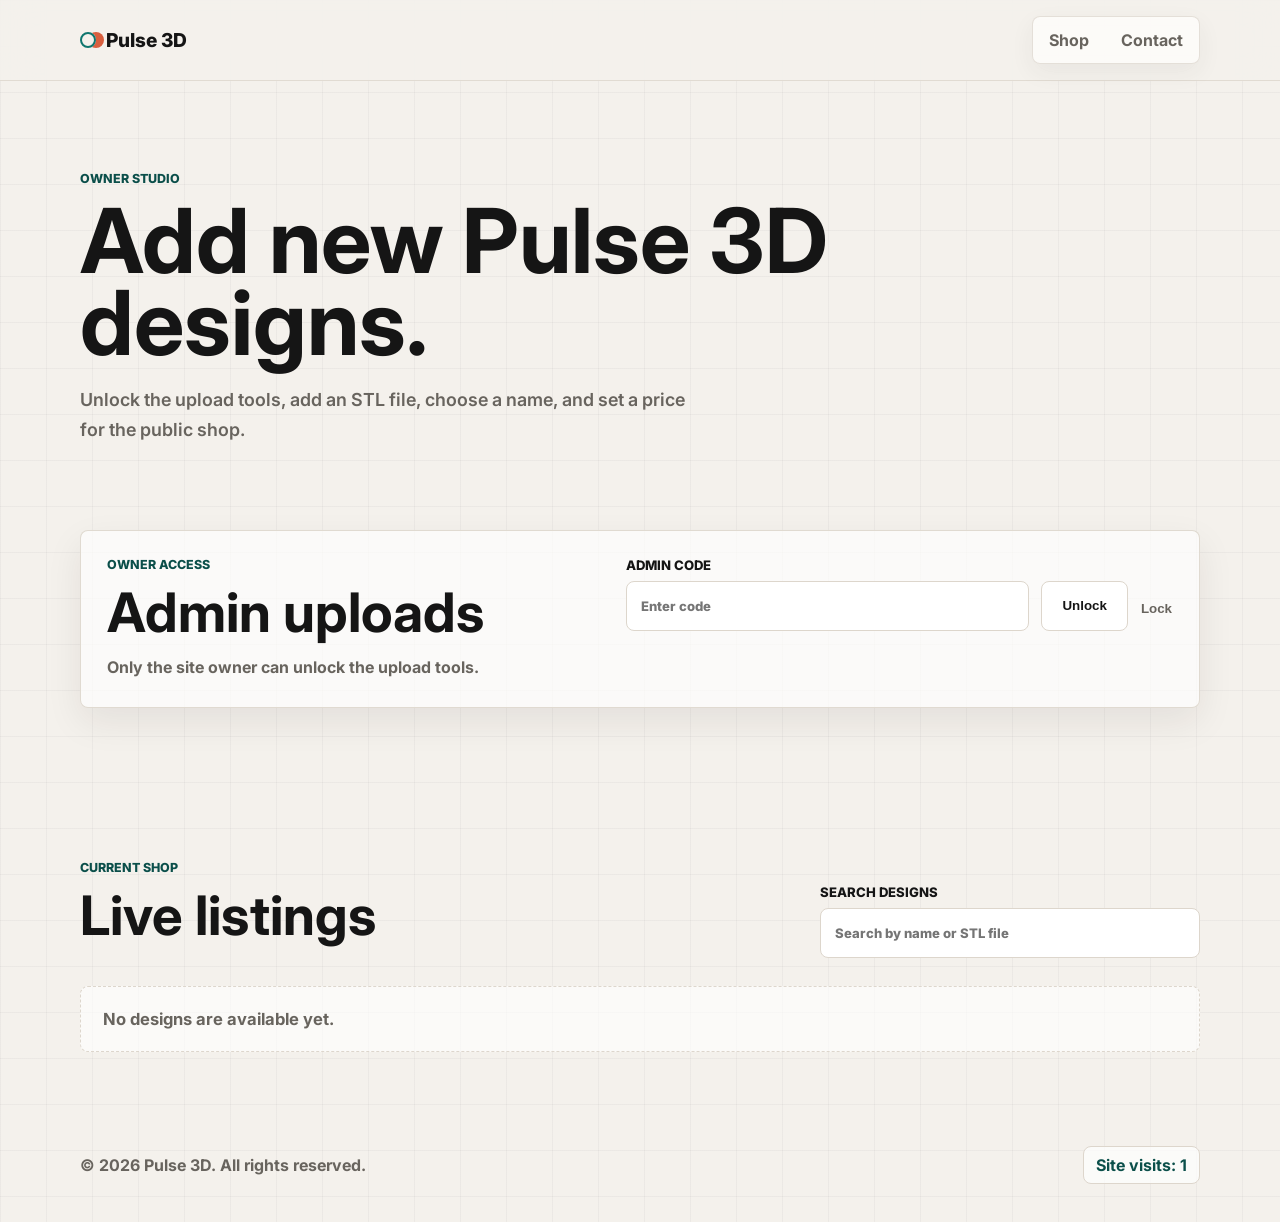
==== admin.html @ d85f8b02 "c" ====
<!DOCTYPE html>
<html lang="en">
<head>
  <meta charset="UTF-8" />
  <meta name="viewport" content="width=device-width, initial-scale=1.0" />
  <title>Pulse 3D Admin</title>
  <meta
    name="description"
    content="Owner upload page for Pulse 3D model listings."
  />
  <link rel="preconnect" href="https://fonts.googleapis.com" />
  <link rel="preconnect" href="https://fonts.gstatic.com" crossorigin />
  <link
    href="https://fonts.googleapis.com/css2?family=Inter:wght@500;600;700;800&display=swap"
    rel="stylesheet"
  />
  <link rel="stylesheet" href="style.css" />
  <script defer src="script.js"></script>
</head>
<body>
  <header class="site-header">
    <nav class="nav" aria-label="Main navigation">
      <a class="brand" href="index.html">Pulse 3D</a>
      <div class="nav-links">
        <a href="models.html">Shop</a>
        <a href="index.html#contact">Contact</a>
      </div>
    </nav>
  </header>

  <main>
    <section class="page-hero">
      <p class="eyebrow">Owner studio</p>
      <h1>Add new Pulse 3D designs.</h1>
      <p class="hero-text">
        Unlock the upload tools, add an STL file, choose a name, and set a price
        for the public shop.
      </p>
    </section>

    <section class="section upload-section" aria-labelledby="upload-title">
      <div class="admin-panel">
        <div>
          <p class="eyebrow">Owner access</p>
          <h2>Admin uploads</h2>
          <p class="admin-note">Only the site owner can unlock the upload tools.</p>
        </div>

        <form id="admin-form" class="admin-form">
          <label>
            Admin code
            <input id="admin-code" name="admin-code" type="password" placeholder="Enter code" required />
          </label>
          <button class="button secondary" type="submit">Unlock</button>
          <button id="admin-lock" class="button text-button" type="button" hidden>Lock</button>
          <p id="admin-status" class="copy-status" aria-live="polite"></p>
        </form>
      </div>

      <div class="upload-panel" hidden>
        <div>
          <p class="eyebrow">New listing</p>
          <h2 id="upload-title">Add a model</h2>
        </div>

        <form id="stl-form" class="upload-form">
          <label>
            Model name
            <input id="model-name" name="model-name" type="text" placeholder="Desk organizer" required />
          </label>

          <label>
            Price
            <input id="model-price" name="model-price" type="number" min="0" step="0.01" placeholder="12.99" required />
          </label>

          <label>
            STL file
            <input id="model-file" name="model-file" type="file" accept=".stl,model/stl" required />
          </label>

          <button class="button primary" type="submit">Upload STL</button>
          <p id="upload-status" class="copy-status" aria-live="polite"></p>
        </form>
      </div>
    </section>

    <section class="section" aria-labelledby="admin-listings-title">
      <div class="shop-heading">
        <div class="section-heading">
          <p class="eyebrow">Current shop</p>
          <h2 id="admin-listings-title">Live listings</h2>
        </div>

        <label class="search-control">
          Search designs
          <input id="design-search" type="search" placeholder="Search by name or STL file" />
        </label>
      </div>
      <div id="model-list" class="listing-grid"></div>
    </section>
  </main>

  <footer class="footer">
    <p>&copy; <span id="year"></span> Pulse 3D. All rights reserved.</p>
    <p class="visitor-count">Site visits: <span id="visit-count">0</span></p>
  </footer>
</body>
</html>
---- style.css ----
:root {
  --bg: #f4f1ec;
  --surface: #ffffff;
  --surface-soft: #faf8f4;
  --ink: #151515;
  --muted: #68645e;
  --line: #ddd6cc;
  --blue: #0f766e;
  --blue-dark: #0b4f4a;
  --coral: #d85f3f;
  --mint: #82b39a;
  --gold: #c59b4b;
  --shadow: 0 24px 70px rgba(35, 31, 27, 0.12);
  --shadow-soft: 0 14px 36px rgba(35, 31, 27, 0.08);
}

* {
  box-sizing: border-box;
}

html {
  scroll-behavior: smooth;
}

body {
  margin: 0;
  color: var(--ink);
  font-family: Inter, Arial, sans-serif;
  background:
    linear-gradient(rgba(21, 21, 21, 0.035) 1px, transparent 1px),
    linear-gradient(90deg, rgba(21, 21, 21, 0.035) 1px, transparent 1px),
    var(--bg);
  background-size: 46px 46px;
}

a {
  color: inherit;
  text-decoration: none;
}

.site-header {
  position: sticky;
  top: 0;
  z-index: 10;
  border-bottom: 1px solid rgba(221, 214, 204, 0.8);
  background: rgba(244, 241, 236, 0.84);
  backdrop-filter: blur(18px);
}

.nav {
  display: flex;
  align-items: center;
  justify-content: space-between;
  width: min(1120px, calc(100% - 32px));
  margin: 0 auto;
  padding: 16px 0;
}

.brand {
  display: inline-flex;
  align-items: center;
  gap: 10px;
  color: var(--ink);
  font-size: 1.2rem;
  font-weight: 800;
}

.brand::before {
  width: 12px;
  height: 12px;
  border: 2px solid var(--blue);
  border-radius: 50%;
  content: "";
  box-shadow: 8px 0 0 var(--coral);
}

.nav-links {
  display: flex;
  gap: 8px;
  padding: 4px;
  border: 1px solid rgba(221, 214, 204, 0.75);
  border-radius: 8px;
  background: rgba(255, 255, 255, 0.62);
  box-shadow: 0 8px 24px rgba(35, 31, 27, 0.06);
}

.nav-links a {
  padding: 9px 12px;
  border-radius: 6px;
  color: var(--muted);
  font-weight: 700;
  transition:
    background 180ms ease,
    color 180ms ease,
    transform 180ms ease;
}

.nav-links a:hover {
  background: var(--surface);
  color: var(--blue-dark);
  transform: translateY(-1px);
}

.hero,
.page-hero,
.section,
.footer {
  width: min(1120px, calc(100% - 32px));
  margin: 0 auto;
}

.hero {
  display: grid;
  grid-template-columns: minmax(0, 1fr) minmax(280px, 430px);
  gap: 56px;
  align-items: center;
  min-height: 620px;
  padding: 86px 0 70px;
}

.eyebrow {
  margin: 0 0 14px;
  color: var(--blue-dark);
  font-size: 0.78rem;
  font-weight: 800;
  letter-spacing: 0;
  text-transform: uppercase;
}

h1,
h2,
h3,
p {
  margin-top: 0;
}

h1 {
  max-width: 760px;
  margin-bottom: 20px;
  color: var(--ink);
  font-size: clamp(3.1rem, 7vw, 6.4rem);
  line-height: 0.92;
  letter-spacing: 0;
}

h2 {
  margin-bottom: 16px;
  font-size: clamp(2rem, 4.8vw, 3.4rem);
  line-height: 0.98;
  letter-spacing: 0;
}

h3 {
  margin-bottom: 10px;
  font-size: 1.18rem;
  letter-spacing: 0;
}

.hero-text,
.card p,
.contact-section p,
.service-list {
  color: var(--muted);
  font-size: 1.04rem;
  font-weight: 600;
  line-height: 1.7;
}

.hero-text {
  max-width: 620px;
  font-size: 1.12rem;
}

.hero-actions {
  display: flex;
  flex-wrap: wrap;
  gap: 12px;
  margin-top: 28px;
}

.button {
  display: inline-flex;
  align-items: center;
  justify-content: center;
  min-height: 50px;
  padding: 0 20px;
  border: 1px solid transparent;
  border-radius: 8px;
  font-weight: 800;
  cursor: pointer;
  transition:
    box-shadow 180ms ease,
    transform 180ms ease,
    background 180ms ease;
}

.button.primary {
  background: var(--ink);
  color: #ffffff;
  box-shadow: 0 14px 30px rgba(21, 21, 21, 0.2);
}

.button.secondary {
  border-color: var(--line);
  background: var(--surface);
  color: var(--ink);
}

.button.text-button {
  min-height: 44px;
  padding: 0;
  background: transparent;
  color: var(--muted);
}

.button:hover {
  transform: translateY(-2px);
}

.button.primary:hover {
  background: var(--blue-dark);
}

.button.secondary:hover {
  box-shadow: var(--shadow-soft);
}

.hero-visual {
  position: relative;
  min-height: 420px;
  border: 1px solid rgba(221, 214, 204, 0.9);
  border-radius: 8px;
  overflow: hidden;
  background:
    linear-gradient(rgba(21, 21, 21, 0.05) 1px, transparent 1px),
    linear-gradient(90deg, rgba(21, 21, 21, 0.05) 1px, transparent 1px),
    linear-gradient(135deg, #fffdf9, #e7eee9);
  background-size: 28px 28px, 28px 28px, auto;
  box-shadow: var(--shadow);
}

.hero-visual::before,
.hero-visual::after {
  position: absolute;
  right: 36px;
  left: 36px;
  height: 1px;
  background: rgba(21, 21, 21, 0.16);
  content: "";
}

.hero-visual::before {
  top: 34px;
}

.hero-visual::after {
  bottom: 34px;
}

.cube {
  position: absolute;
  width: 128px;
  aspect-ratio: 1;
  border: 2px solid rgba(21, 21, 21, 0.86);
  border-radius: 8px;
  transform: rotate(18deg) skew(-8deg);
  box-shadow: 16px 18px 0 rgba(21, 21, 21, 0.08);
}

.cube-one {
  top: 76px;
  left: 64px;
  background: var(--blue);
}

.cube-two {
  right: 54px;
  top: 150px;
  background: var(--gold);
}

.cube-three {
  left: 130px;
  bottom: 68px;
  background: var(--coral);
}

.section {
  padding: 66px 0;
}

.page-hero {
  padding: 90px 0 30px;
}

.page-hero h1 {
  max-width: 900px;
}

.section-heading {
  max-width: 720px;
  margin-bottom: 28px;
}

.card-grid {
  display: grid;
  grid-template-columns: repeat(3, minmax(0, 1fr));
  gap: 20px;
}

.card {
  min-height: 190px;
  padding: 26px;
  border: 1px solid var(--line);
  border-radius: 8px;
  background: rgba(255, 255, 255, 0.76);
  box-shadow: var(--shadow-soft);
  transition:
    border-color 180ms ease,
    transform 180ms ease,
    box-shadow 180ms ease;
}

.card:hover,
.listing-card:hover {
  border-color: rgba(15, 118, 110, 0.42);
  box-shadow: var(--shadow);
  transform: translateY(-3px);
}

.split-section {
  display: grid;
  grid-template-columns: minmax(0, 0.9fr) minmax(280px, 1fr);
  gap: 34px;
  align-items: start;
  border-top: 1px solid var(--line);
  border-bottom: 1px solid var(--line);
}

.service-list {
  display: grid;
  gap: 14px;
  margin: 0;
  padding: 0;
  list-style: none;
}

.service-list li {
  padding: 16px 18px;
  border: 1px solid rgba(221, 214, 204, 0.9);
  border-radius: 8px;
  background: var(--surface);
}

.contact-section {
  width: 100%;
  padding: 78px max(16px, calc((100vw - 1120px) / 2));
  background: var(--ink);
  color: #ffffff;
  text-align: center;
}

.contact-section p {
  max-width: 560px;
  margin-right: auto;
  margin-left: auto;
  color: rgba(255, 255, 255, 0.72);
}

.contact-section .eyebrow,
.contact-section a {
  color: #f3c46d;
}

.copy-status {
  min-height: 28px;
  margin-top: 14px;
  color: var(--blue-dark);
  font-weight: 800;
}

.contact-section .copy-status {
  color: #f3c46d;
}

.footer {
  display: flex;
  align-items: center;
  justify-content: space-between;
  gap: 16px;
  padding: 28px 0 38px;
  color: var(--muted);
  font-weight: 700;
}

.footer p {
  margin-bottom: 0;
}

.visitor-count {
  padding: 8px 12px;
  border: 1px solid var(--line);
  border-radius: 8px;
  background: rgba(255, 255, 255, 0.7);
  color: var(--blue-dark);
}

.upload-section {
  padding-top: 36px;
}

.admin-panel {
  display: grid;
  grid-template-columns: minmax(0, 0.9fr) minmax(280px, 1fr);
  gap: 26px;
  align-items: start;
  margin-bottom: 20px;
  padding: 26px;
  border: 1px solid rgba(221, 214, 204, 0.9);
  border-radius: 8px;
  background: rgba(255, 255, 255, 0.66);
  box-shadow: var(--shadow-soft);
}

.admin-note {
  margin-bottom: 0;
  color: var(--muted);
  font-weight: 700;
  line-height: 1.6;
}

.admin-form {
  display: grid;
  grid-template-columns: minmax(0, 1fr) auto auto;
  gap: 12px;
  align-items: end;
}

.admin-form label,
.search-control {
  display: grid;
  gap: 8px;
  color: var(--ink);
  font-size: 0.82rem;
  font-weight: 800;
  text-transform: uppercase;
}

.admin-form .copy-status {
  grid-column: 1 / -1;
  margin: 0;
}

.admin-form input,
.search-control input {
  width: 100%;
  min-height: 50px;
  padding: 0 14px;
  border: 1px solid var(--line);
  border-radius: 8px;
  color: var(--ink);
  font: inherit;
  background: #ffffff;
  outline: none;
  transition:
    border-color 180ms ease,
    box-shadow 180ms ease;
}

.admin-form input:focus,
.search-control input:focus {
  border-color: var(--blue);
  box-shadow: 0 0 0 4px rgba(15, 118, 110, 0.12);
}

.upload-panel {
  display: grid;
  grid-template-columns: minmax(0, 0.7fr) minmax(320px, 1fr);
  gap: 34px;
  align-items: start;
  padding: 30px;
  border: 1px solid var(--line);
  border-radius: 8px;
  background:
    linear-gradient(135deg, rgba(255, 255, 255, 0.92), rgba(250, 248, 244, 0.88)),
    var(--surface);
  box-shadow: var(--shadow);
}

.upload-panel[hidden] {
  display: none;
}

.upload-form {
  display: grid;
  gap: 16px;
}

.upload-form label {
  display: grid;
  gap: 8px;
  color: var(--ink);
  font-size: 0.88rem;
  font-weight: 800;
  text-transform: uppercase;
}

.upload-form input {
  width: 100%;
  min-height: 52px;
  padding: 0 14px;
  border: 1px solid var(--line);
  border-radius: 8px;
  color: var(--ink);
  font: inherit;
  background: #ffffff;
  box-shadow: inset 0 1px 0 rgba(21, 21, 21, 0.02);
  outline: none;
  transition:
    border-color 180ms ease,
    box-shadow 180ms ease;
}

.upload-form input:focus {
  border-color: var(--blue);
  box-shadow: 0 0 0 4px rgba(15, 118, 110, 0.12);
}

.upload-form input[type="file"] {
  padding: 12px;
}

.listing-grid {
  display: grid;
  grid-template-columns: repeat(3, minmax(0, 1fr));
  gap: 20px;
}

.shop-heading {
  display: grid;
  grid-template-columns: minmax(0, 1fr) minmax(260px, 380px);
  gap: 24px;
  align-items: end;
  margin-bottom: 28px;
}

.shop-heading .section-heading {
  margin-bottom: 0;
}

.listing-card {
  display: flex;
  flex-direction: column;
  gap: 4px;
  min-height: 160px;
  padding: 24px;
  border: 1px solid var(--line);
  border-radius: 8px;
  background: rgba(255, 255, 255, 0.78);
  box-shadow: var(--shadow-soft);
  transition:
    border-color 180ms ease,
    transform 180ms ease,
    box-shadow 180ms ease;
}

.listing-card p {
  margin-bottom: 8px;
  color: var(--muted);
  font-weight: 700;
}

.listing-number {
  color: var(--blue-dark);
  font-size: 0.78rem;
  font-weight: 800;
  text-transform: uppercase;
}

.buy-button {
  width: 100%;
  margin-top: auto;
}

.empty-list {
  grid-column: 1 / -1;
  margin: 0;
  padding: 22px;
  border: 1px dashed var(--line);
  border-radius: 8px;
  background: rgba(255, 255, 255, 0.62);
  color: var(--muted);
  font-size: 1.04rem;
  font-weight: 700;
}

@media (max-width: 760px) {
  .nav {
    align-items: flex-start;
    flex-direction: column;
    gap: 14px;
  }

  .nav-links {
    width: 100%;
    justify-content: space-between;
  }

  .hero,
  .split-section {
    grid-template-columns: 1fr;
  }

  .hero {
    min-height: auto;
    padding: 56px 0;
  }

  .hero-visual {
    min-height: 320px;
  }

  .card-grid {
    grid-template-columns: 1fr;
  }

  .upload-panel,
  .admin-panel,
  .admin-form,
  .shop-heading,
  .listing-grid {
    grid-template-columns: 1fr;
  }

  .contact-section,
  .admin-panel,
  .upload-panel {
    padding: 24px;
  }

  .footer {
    align-items: flex-start;
    flex-direction: column;
  }
}
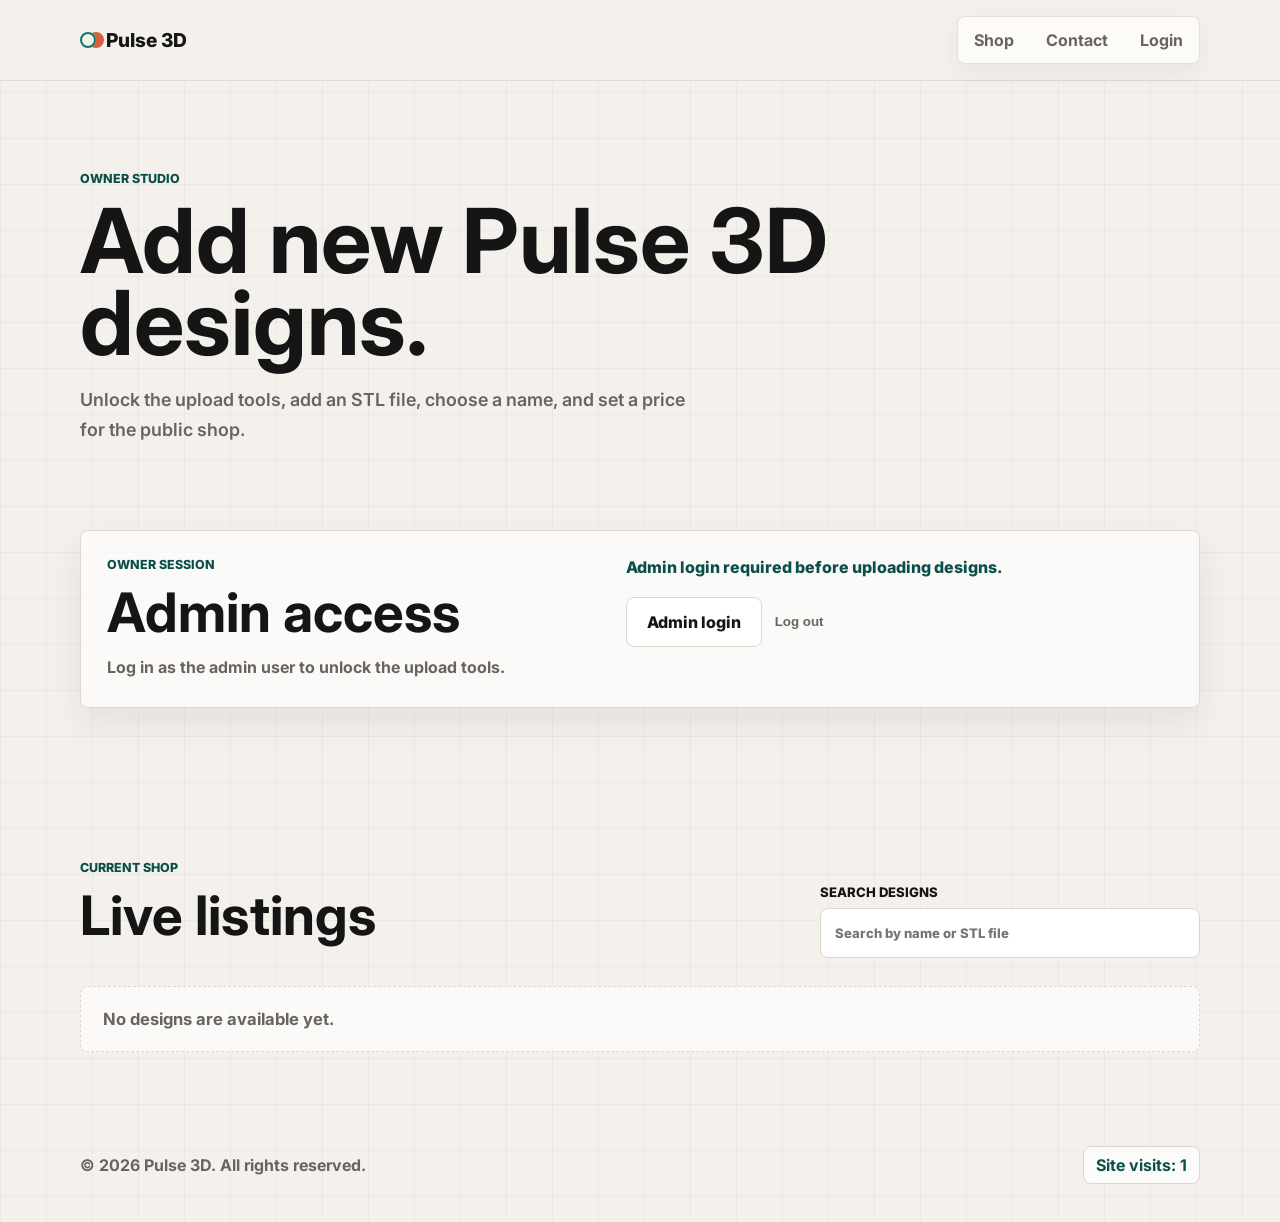
==== commit 2da33e04: "change" ====
--- a/admin.html
+++ b/admin.html
@@ -24,6 +24,7 @@
       <div class="nav-links">
         <a href="models.html">Shop</a>
         <a href="index.html#contact">Contact</a>
+        <a href="login.html">Login</a>
       </div>
     </nav>
   </header>
@@ -41,20 +42,16 @@
     <section class="section upload-section" aria-labelledby="upload-title">
       <div class="admin-panel">
         <div>
-          <p class="eyebrow">Owner access</p>
-          <h2>Admin uploads</h2>
-          <p class="admin-note">Only the site owner can unlock the upload tools.</p>
+          <p class="eyebrow">Owner session</p>
+          <h2>Admin access</h2>
+          <p class="admin-note">Log in as the admin user to unlock the upload tools.</p>
         </div>
 
-        <form id="admin-form" class="admin-form">
-          <label>
-            Admin code
-            <input id="admin-code" name="admin-code" type="password" placeholder="Enter code" required />
-          </label>
-          <button class="button secondary" type="submit">Unlock</button>
-          <button id="admin-lock" class="button text-button" type="button" hidden>Lock</button>
-          <p id="admin-status" class="copy-status" aria-live="polite"></p>
-        </form>
+        <div class="admin-session">
+          <p id="admin-status" class="copy-status" aria-live="polite">Checking admin session...</p>
+          <a class="button secondary" href="login.html">Admin login</a>
+          <button id="logout-button" class="button text-button" type="button" hidden>Log out</button>
+        </div>
       </div>
 
       <div class="upload-panel" hidden>
@@ -66,17 +63,17 @@
         <form id="stl-form" class="upload-form">
           <label>
             Model name
-            <input id="model-name" name="model-name" type="text" placeholder="Desk organizer" required />
+            <input id="model-name" name="name" type="text" placeholder="Desk organizer" required />
           </label>
 
           <label>
             Price
-            <input id="model-price" name="model-price" type="number" min="0" step="0.01" placeholder="12.99" required />
+            <input id="model-price" name="price" type="number" min="0" step="0.01" placeholder="12.99" required />
           </label>
 
           <label>
             STL file
-            <input id="model-file" name="model-file" type="file" accept=".stl,model/stl" required />
+            <input id="model-file" name="file" type="file" accept=".stl,model/stl" required />
           </label>
 
           <button class="button primary" type="submit">Upload STL</button>
--- a/style.css
+++ b/style.css
@@ -473,6 +473,56 @@
   box-shadow: 0 0 0 4px rgba(15, 118, 110, 0.12);
 }
 
+.admin-session {
+  display: flex;
+  align-items: center;
+  flex-wrap: wrap;
+  gap: 12px;
+}
+
+.admin-session .copy-status {
+  width: 100%;
+  margin: 0;
+}
+
+.auth-grid {
+  display: grid;
+  grid-template-columns: repeat(2, minmax(0, 1fr));
+  gap: 22px;
+  align-items: start;
+}
+
+.auth-card {
+  display: grid;
+  gap: 16px;
+  padding: 28px;
+  border: 1px solid var(--line);
+  border-radius: 8px;
+  background: rgba(255, 255, 255, 0.78);
+  box-shadow: var(--shadow);
+}
+
+.auth-card label {
+  display: grid;
+  gap: 8px;
+  color: var(--ink);
+  font-size: 0.82rem;
+  font-weight: 800;
+  text-transform: uppercase;
+}
+
+.auth-card input {
+  width: 100%;
+  min-height: 52px;
+  padding: 0 14px;
+  border: 1px solid var(--line);
+  border-radius: 8px;
+  color: var(--ink);
+  font: inherit;
+  background: #ffffff;
+  outline: none;
+}
+
 .upload-panel {
   display: grid;
   grid-template-columns: minmax(0, 0.7fr) minmax(320px, 1fr);
@@ -627,6 +677,7 @@
   .upload-panel,
   .admin-panel,
   .admin-form,
+  .auth-grid,
   .shop-heading,
   .listing-grid {
     grid-template-columns: 1fr;
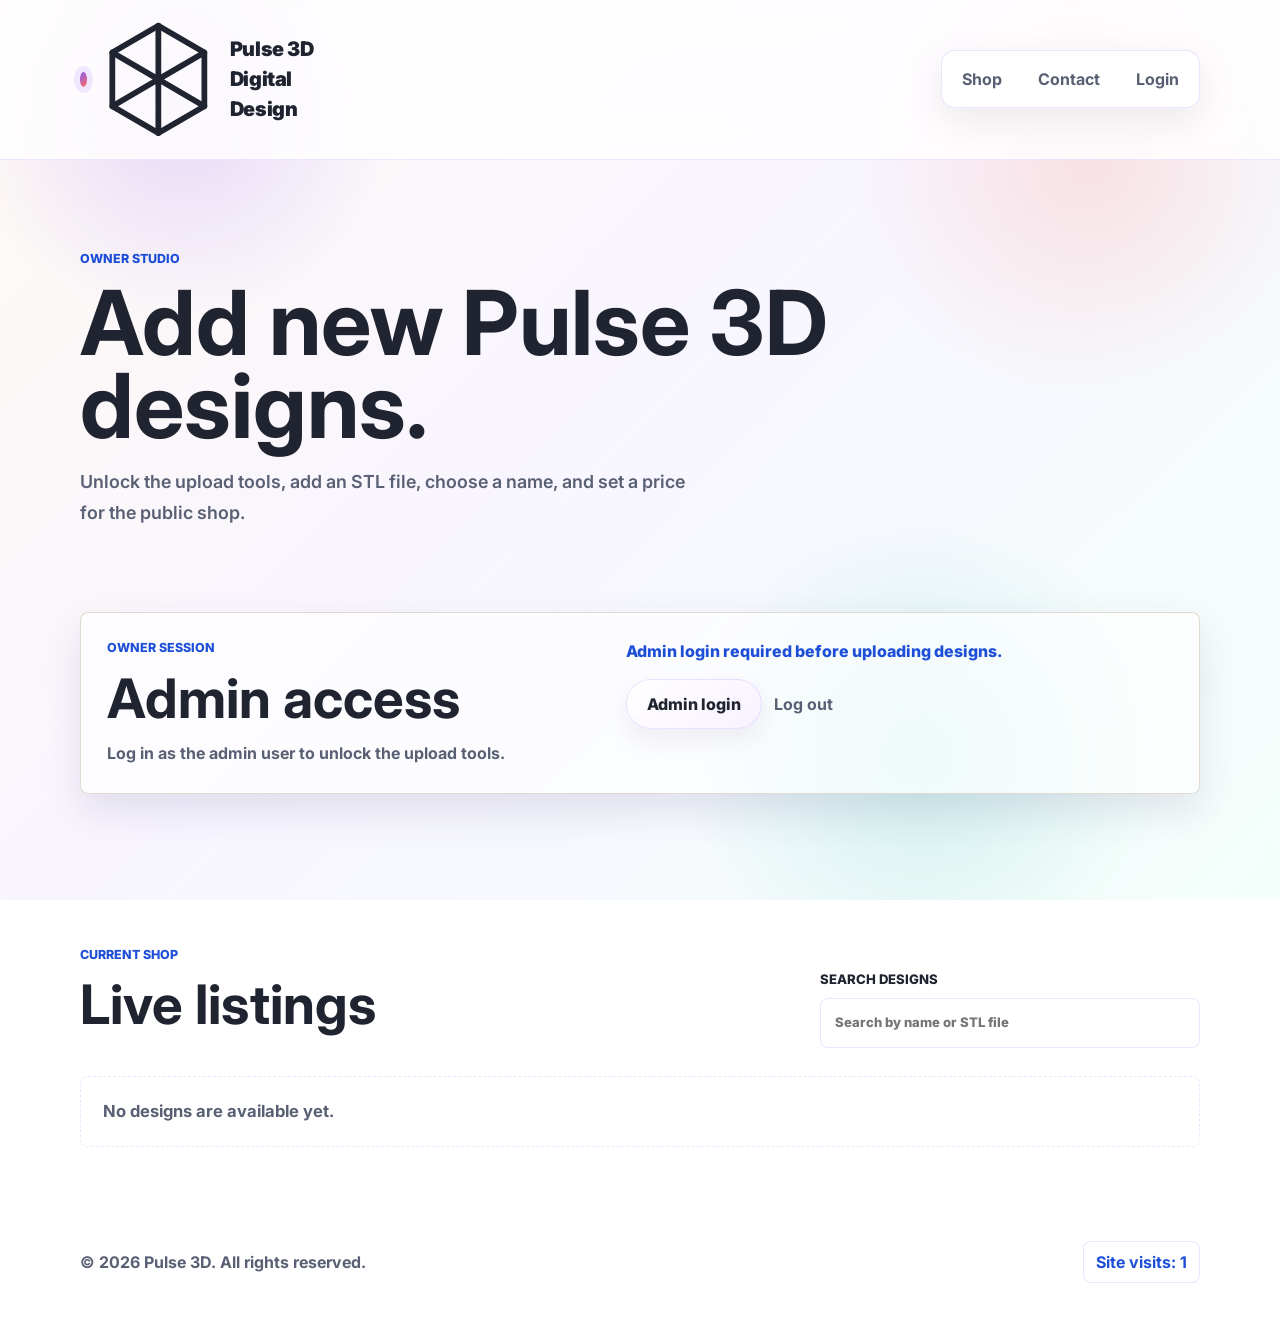
==== commit 69021ab7: "chan" ====
--- a/admin.html
+++ b/admin.html
@@ -20,7 +20,16 @@
 <body>
   <header class="site-header">
     <nav class="nav" aria-label="Main navigation">
-      <a class="brand" href="index.html">Pulse 3D</a>
+      <a class="brand" href="index.html">
+        <svg viewBox="0 0 64 64" aria-hidden="true" xmlns="http://www.w3.org/2000/svg">
+          <path d="M32 4L8 18v28l24 14 24-14V18L32 4z" fill="none" stroke="currentColor" stroke-width="3" stroke-linejoin="round"/>
+          <path d="M32 4v56M8 18l24 14 24-14M8 46l24-14 24 14M32 18v28" fill="none" stroke="currentColor" stroke-width="3" stroke-linecap="round"/>
+        </svg>
+        <span class="brand-text">
+          <span class="brand-company">Pulse 3D</span>
+          <span class="brand-tagline">Digital Design</span>
+        </span>
+      </a>
       <div class="nav-links">
         <a href="models.html">Shop</a>
         <a href="index.html#contact">Contact</a>
--- a/style.css
+++ b/style.css
@@ -1,17 +1,19 @@
 :root {
-  --bg: #f4f1ec;
-  --surface: #ffffff;
-  --surface-soft: #faf8f4;
-  --ink: #151515;
-  --muted: #68645e;
-  --line: #ddd6cc;
-  --blue: #0f766e;
-  --blue-dark: #0b4f4a;
-  --coral: #d85f3f;
-  --mint: #82b39a;
-  --gold: #c59b4b;
-  --shadow: 0 24px 70px rgba(35, 31, 27, 0.12);
-  --shadow-soft: 0 14px 36px rgba(35, 31, 27, 0.08);
+  --bg: #fff8f2;
+  --surface: rgba(255, 255, 255, 0.92);
+  --surface-soft: rgba(255, 255, 255, 0.84);
+  --ink: #1f2430;
+  --muted: #596074;
+  --line: rgba(139, 92, 246, 0.16);
+  --blue: #3b82f6;
+  --blue-dark: #1d4ed8;
+  --coral: #ff6b5c;
+  --mint: #34d399;
+  --gold: #ffbb4d;
+  --accent: #8b5cf6;
+  --accent-2: #14b8a6;
+  --shadow: 0 30px 80px rgba(29, 78, 216, 0.16);
+  --shadow-soft: 0 18px 38px rgba(68, 59, 117, 0.12);
 }
 
 * {
@@ -26,11 +28,13 @@
   margin: 0;
   color: var(--ink);
   font-family: Inter, Arial, sans-serif;
+  line-height: 1.5;
   background:
-    linear-gradient(rgba(21, 21, 21, 0.035) 1px, transparent 1px),
-    linear-gradient(90deg, rgba(21, 21, 21, 0.035) 1px, transparent 1px),
-    var(--bg);
-  background-size: 46px 46px;
+    radial-gradient(circle at 14% 12%, rgba(139, 92, 246, 0.2), transparent 16%),
+    radial-gradient(circle at 85% 18%, rgba(255, 107, 92, 0.16), transparent 18%),
+    radial-gradient(circle at 72% 84%, rgba(20, 184, 166, 0.16), transparent 20%),
+    linear-gradient(135deg, #fffaf3 0%, #f8f5ff 45%, #f4fffb 100%);
+  background-attachment: fixed;
 }
 
 a {
@@ -42,9 +46,9 @@
   position: sticky;
   top: 0;
   z-index: 10;
-  border-bottom: 1px solid rgba(221, 214, 204, 0.8);
-  background: rgba(244, 241, 236, 0.84);
-  backdrop-filter: blur(18px);
+  border-bottom: 1px solid rgba(139, 92, 246, 0.14);
+  background: rgba(255, 255, 255, 0.8);
+  backdrop-filter: blur(20px);
 }
 
 .nav {
@@ -53,7 +57,7 @@
   justify-content: space-between;
   width: min(1120px, calc(100% - 32px));
   margin: 0 auto;
-  padding: 16px 0;
+  padding: 18px 0;
 }
 
 .brand {
@@ -61,44 +65,119 @@
   align-items: center;
   gap: 10px;
   color: var(--ink);
-  font-size: 1.2rem;
-  font-weight: 800;
+  font-size: 1.25rem;
+  font-weight: 900;
+  letter-spacing: -0.02em;
 }
 
 .brand::before {
-  width: 12px;
-  height: 12px;
-  border: 2px solid var(--blue);
+  width: 15px;
+  height: 15px;
   border-radius: 50%;
   content: "";
-  box-shadow: 8px 0 0 var(--coral);
+  background: linear-gradient(135deg, var(--accent), var(--coral));
+  box-shadow: 0 0 0 6px rgba(139, 92, 246, 0.12);
 }
 
 .nav-links {
   display: flex;
   gap: 8px;
-  padding: 4px;
-  border: 1px solid rgba(221, 214, 204, 0.75);
-  border-radius: 8px;
-  background: rgba(255, 255, 255, 0.62);
-  box-shadow: 0 8px 24px rgba(35, 31, 27, 0.06);
-}
-
-.nav-links a {
-  padding: 9px 12px;
-  border-radius: 6px;
+  padding: 6px;
+  border: 1px solid rgba(139, 92, 246, 0.16);
+  border-radius: 14px;
+  background: rgba(255, 255, 255, 0.84);
+  box-shadow: 0 12px 36px rgba(35, 31, 27, 0.08);
+}
+
+.nav-links a,
+.nav-links button {
+  padding: 10px 14px;
+  border-radius: 10px;
   color: var(--muted);
   font-weight: 700;
   transition:
     background 180ms ease,
     color 180ms ease,
-    transform 180ms ease;
-}
-
-.nav-links a:hover {
-  background: var(--surface);
+    transform 180ms ease,
+    box-shadow 180ms ease;
+}
+
+.nav-links a:hover,
+.nav-links button:hover {
+  background: linear-gradient(135deg, rgba(139, 92, 246, 0.16), rgba(255, 107, 92, 0.14));
   color: var(--blue-dark);
-  transform: translateY(-1px);
+  transform: translateY(-2px);
+  box-shadow: 0 14px 36px rgba(35, 31, 27, 0.08);
+}
+
+.auth-nav {
+  display: flex;
+  align-items: center;
+  gap: 8px;
+}
+
+.profile-menu-wrapper {
+  position: relative;
+}
+
+.profile-toggle {
+  display: inline-flex;
+  align-items: center;
+  justify-content: center;
+  width: 44px;
+  height: 44px;
+  border: 1px solid var(--line);
+  border-radius: 50%;
+  background: linear-gradient(135deg, var(--blue), var(--coral));
+  color: #ffffff;
+  font-size: 1.05rem;
+  font-weight: 800;
+  cursor: pointer;
+  box-shadow: 0 10px 24px rgba(15, 118, 110, 0.16);
+}
+
+.profile-dropdown {
+  position: absolute;
+  right: 0;
+  top: calc(100% + 10px);
+  display: flex;
+  flex-direction: column;
+  gap: 4px;
+  min-width: 220px;
+  padding: 8px;
+  border: 1px solid var(--line);
+  border-radius: 12px;
+  background: rgba(255, 255, 255, 0.98);
+  box-shadow: var(--shadow);
+  backdrop-filter: blur(12px);
+}
+
+.profile-dropdown a,
+.profile-dropdown button {
+  display: block;
+  width: 100%;
+  padding: 8px 10px;
+  border: none;
+  border-radius: 8px;
+  background: transparent;
+  color: var(--ink);
+  text-align: left;
+  cursor: pointer;
+  font-weight: 600;
+  font-size: 0.88rem;
+}
+
+.profile-dropdown a:hover,
+.profile-dropdown button:hover {
+  background: rgba(15, 118, 110, 0.08);
+  color: var(--blue-dark);
+}
+
+.nav-action {
+  min-height: 42px;
+  padding: 0 14px;
+  border-radius: 6px;
+  font-size: 0.95rem;
 }
 
 .hero,
@@ -185,7 +264,7 @@
   min-height: 50px;
   padding: 0 20px;
   border: 1px solid transparent;
-  border-radius: 8px;
+  border-radius: 999px;
   font-weight: 800;
   cursor: pointer;
   transition:
@@ -195,15 +274,16 @@
 }
 
 .button.primary {
-  background: var(--ink);
+  background: linear-gradient(135deg, var(--coral), var(--accent));
   color: #ffffff;
-  box-shadow: 0 14px 30px rgba(21, 21, 21, 0.2);
+  box-shadow: 0 16px 36px rgba(139, 92, 246, 0.24);
 }
 
 .button.secondary {
-  border-color: var(--line);
-  background: var(--surface);
-  color: var(--ink);
+  border-color: rgba(139, 92, 246, 0.16);
+  background: linear-gradient(135deg, rgba(255, 255, 255, 0.95), rgba(248, 241, 255, 0.95));
+  color: var(--ink);
+  box-shadow: 0 10px 25px rgba(60, 40, 120, 0.08);
 }
 
 .button.text-button {
@@ -213,6 +293,29 @@
   color: var(--muted);
 }
 
+.button.primary:hover {
+  background: linear-gradient(135deg, var(--accent), var(--accent-2));
+  box-shadow: 0 20px 42px rgba(20, 184, 166, 0.24);
+}
+
+.button.secondary:hover {
+  background: linear-gradient(135deg, #ffffff, #fff8ea);
+  box-shadow: 0 16px 40px rgba(35, 31, 27, 0.08);
+}
+
+.text-button {
+  background: transparent;
+  border: none;
+  color: var(--muted);
+  font: inherit;
+  font-weight: 700;
+  text-align: left;
+}
+
+.profile-dropdown .text-button {
+  color: var(--coral);
+}
+
 .button:hover {
   transform: translateY(-2px);
 }
@@ -228,61 +331,66 @@
 .hero-visual {
   position: relative;
   min-height: 420px;
-  border: 1px solid rgba(221, 214, 204, 0.9);
-  border-radius: 8px;
+  border: 1px solid rgba(139, 92, 246, 0.2);
+  border-radius: 28px;
   overflow: hidden;
-  background:
-    linear-gradient(rgba(21, 21, 21, 0.05) 1px, transparent 1px),
-    linear-gradient(90deg, rgba(21, 21, 21, 0.05) 1px, transparent 1px),
-    linear-gradient(135deg, #fffdf9, #e7eee9);
-  background-size: 28px 28px, 28px 28px, auto;
+  background: linear-gradient(135deg, #fff8ef 0%, #f6efff 48%, #edfdf9 100%);
   box-shadow: var(--shadow);
 }
 
-.hero-visual::before,
+.hero-visual::before {
+  position: absolute;
+  top: 20px;
+  right: 20px;
+  left: 20px;
+  height: calc(100% - 40px);
+  border: 1px solid rgba(139, 92, 246, 0.16);
+  border-radius: 24px;
+  background: linear-gradient(145deg, rgba(255, 255, 255, 0.78), rgba(255, 255, 255, 0.2));
+  content: "";
+  z-index: 0;
+}
+
 .hero-visual::after {
   position: absolute;
-  right: 36px;
-  left: 36px;
-  height: 1px;
-  background: rgba(21, 21, 21, 0.16);
+  right: 40px;
+  bottom: 30px;
+  left: 40px;
+  height: 110px;
+  border-radius: 999px;
+  background: linear-gradient(90deg, rgba(255, 107, 92, 0.24), rgba(20, 184, 166, 0.2), rgba(139, 92, 246, 0.18));
+  filter: blur(16px);
   content: "";
-}
-
-.hero-visual::before {
-  top: 34px;
-}
-
-.hero-visual::after {
-  bottom: 34px;
+  opacity: 0.7;
 }
 
 .cube {
   position: absolute;
   width: 128px;
   aspect-ratio: 1;
-  border: 2px solid rgba(21, 21, 21, 0.86);
-  border-radius: 8px;
-  transform: rotate(18deg) skew(-8deg);
-  box-shadow: 16px 18px 0 rgba(21, 21, 21, 0.08);
+  border: 2px solid rgba(31, 36, 48, 0.8);
+  border-radius: 20px;
+  transform: rotate(-12deg) skew(-8deg);
+  box-shadow: 16px 18px 0 rgba(31, 36, 48, 0.08);
+  z-index: 1;
 }
 
 .cube-one {
-  top: 76px;
+  top: 70px;
   left: 64px;
-  background: var(--blue);
+  background: linear-gradient(135deg, var(--blue), var(--accent));
 }
 
 .cube-two {
-  right: 54px;
-  top: 150px;
-  background: var(--gold);
+  top: 146px;
+  right: 56px;
+  background: linear-gradient(135deg, var(--gold), var(--coral));
 }
 
 .cube-three {
-  left: 130px;
   bottom: 68px;
-  background: var(--coral);
+  left: 128px;
+  background: linear-gradient(135deg, var(--mint), var(--accent-2));
 }
 
 .section {
@@ -311,9 +419,9 @@
 .card {
   min-height: 190px;
   padding: 26px;
-  border: 1px solid var(--line);
-  border-radius: 8px;
-  background: rgba(255, 255, 255, 0.76);
+  border: 1px solid rgba(139, 92, 246, 0.16);
+  border-radius: 20px;
+  background: linear-gradient(135deg, rgba(255, 255, 255, 0.96), rgba(248, 240, 255, 0.9));
   box-shadow: var(--shadow-soft);
   transition:
     border-color 180ms ease,
@@ -323,9 +431,9 @@
 
 .card:hover,
 .listing-card:hover {
-  border-color: rgba(15, 118, 110, 0.42);
-  box-shadow: var(--shadow);
-  transform: translateY(-3px);
+  border-color: rgba(139, 92, 246, 0.34);
+  box-shadow: 0 24px 50px rgba(60, 40, 120, 0.14);
+  transform: translateY(-4px);
 }
 
 .split-section {
@@ -347,15 +455,16 @@
 
 .service-list li {
   padding: 16px 18px;
-  border: 1px solid rgba(221, 214, 204, 0.9);
-  border-radius: 8px;
-  background: var(--surface);
+  border: 1px solid rgba(139, 92, 246, 0.16);
+  border-radius: 16px;
+  background: linear-gradient(135deg, rgba(255, 255, 255, 0.95), rgba(242, 247, 255, 0.9));
+  box-shadow: inset 0 1px 0 rgba(255, 255, 255, 0.8);
 }
 
 .contact-section {
   width: 100%;
   padding: 78px max(16px, calc((100vw - 1120px) / 2));
-  background: var(--ink);
+  background: linear-gradient(135deg, #1f2430 0%, #4f46e5 45%, #ff6b5c 100%);
   color: #ffffff;
   text-align: center;
 }
@@ -485,21 +594,22 @@
   margin: 0;
 }
 
-.auth-grid {
-  display: grid;
-  grid-template-columns: repeat(2, minmax(0, 1fr));
-  gap: 22px;
-  align-items: start;
-}
-
 .auth-card {
   display: grid;
   gap: 16px;
+  max-width: 560px;
+  margin: 0 auto;
   padding: 28px;
-  border: 1px solid var(--line);
-  border-radius: 8px;
-  background: rgba(255, 255, 255, 0.78);
+  border: 1px solid rgba(139, 92, 246, 0.16);
+  border-radius: 24px;
+  background: linear-gradient(135deg, rgba(255, 255, 255, 0.96), rgba(243, 239, 255, 0.92));
   box-shadow: var(--shadow);
+}
+
+.auth-actions {
+  display: flex;
+  flex-wrap: wrap;
+  gap: 12px;
 }
 
 .auth-card label {
@@ -529,11 +639,9 @@
   gap: 34px;
   align-items: start;
   padding: 30px;
-  border: 1px solid var(--line);
-  border-radius: 8px;
-  background:
-    linear-gradient(135deg, rgba(255, 255, 255, 0.92), rgba(250, 248, 244, 0.88)),
-    var(--surface);
+  border: 1px solid rgba(139, 92, 246, 0.16);
+  border-radius: 24px;
+  background: linear-gradient(135deg, rgba(255, 255, 255, 0.98), rgba(249, 243, 255, 0.94));
   box-shadow: var(--shadow);
 }
 
@@ -604,9 +712,9 @@
   gap: 4px;
   min-height: 160px;
   padding: 24px;
-  border: 1px solid var(--line);
-  border-radius: 8px;
-  background: rgba(255, 255, 255, 0.78);
+  border: 1px solid rgba(139, 92, 246, 0.16);
+  border-radius: 20px;
+  background: linear-gradient(135deg, rgba(255, 255, 255, 0.96), rgba(245, 239, 255, 0.9));
   box-shadow: var(--shadow-soft);
   transition:
     border-color 180ms ease,
@@ -618,6 +726,19 @@
   margin-bottom: 8px;
   color: var(--muted);
   font-weight: 700;
+}
+
+.purchased-card {
+  border-color: rgba(15, 118, 110, 0.42);
+  background: rgba(238, 248, 244, 0.9);
+}
+
+.purchase-status {
+  margin-bottom: 12px;
+  color: var(--blue-dark);
+  font-weight: 800;
+  text-transform: uppercase;
+  letter-spacing: 0.04em;
 }
 
 .listing-number {
@@ -677,7 +798,6 @@
   .upload-panel,
   .admin-panel,
   .admin-form,
-  .auth-grid,
   .shop-heading,
   .listing-grid {
     grid-template-columns: 1fr;
